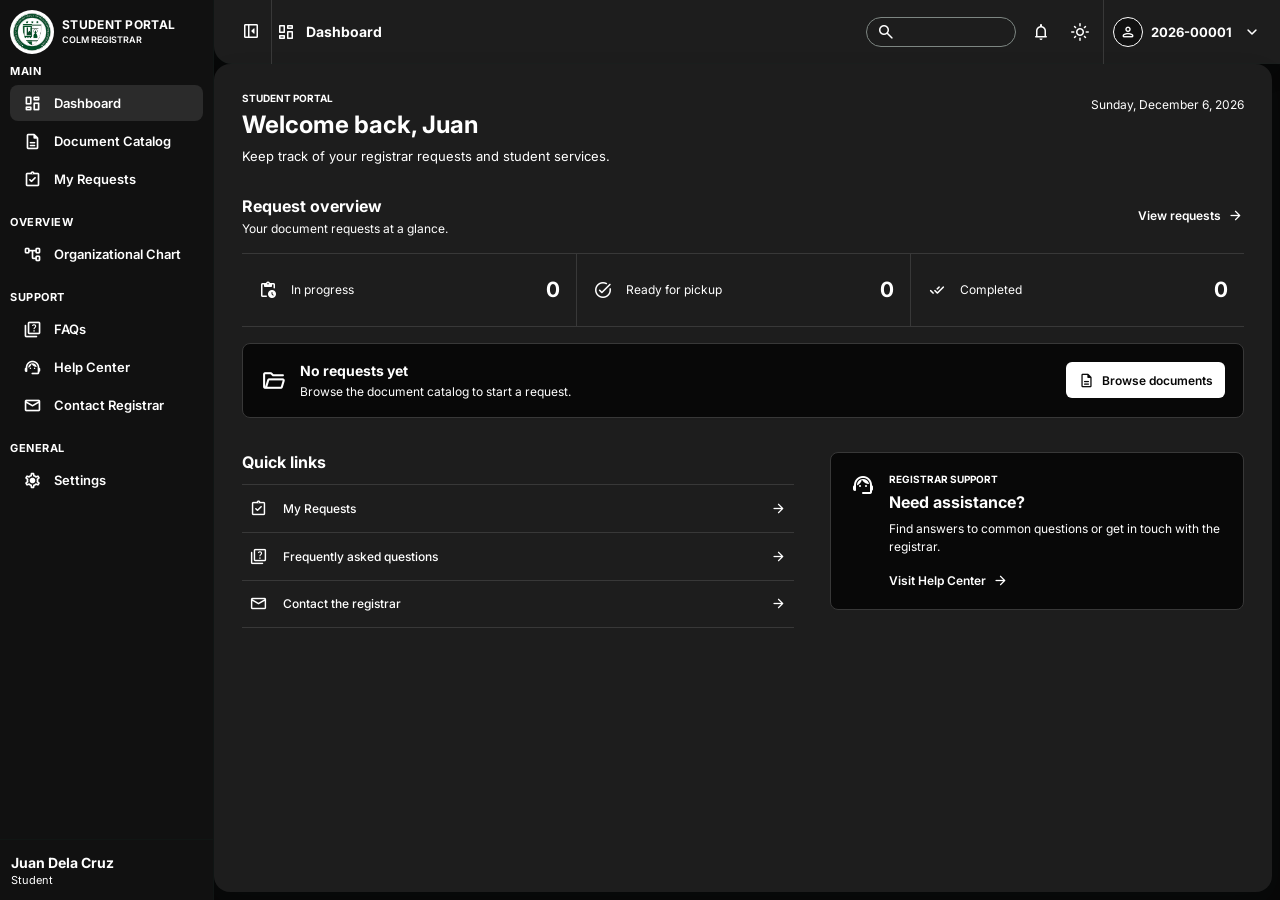
==== index.html @ e923d9d1 "new design" ====
<!DOCTYPE html>
<html lang="en">
<head>
  <meta charset="UTF-8">
  <meta name="viewport" content="width=device-width, initial-scale=1.0">
  <title>Student Portal | COLM Registrar</title>
  <link rel="preconnect" href="https://fonts.googleapis.com">
  <link rel="preconnect" href="https://fonts.gstatic.com" crossorigin>
  <link href="https://fonts.googleapis.com/css2?family=Inter:wght@400;500;600;700&display=swap" rel="stylesheet">
  <link href="https://fonts.googleapis.com/css2?family=Material+Symbols+Rounded:opsz,wght,FILL,GRAD@20..48,400,0,0" rel="stylesheet">
  <link rel="stylesheet" href="style.css">
</head>
<body class="dark">
  <div class="app">

    <aside class="sidebar" id="sidebar">
      <div class="brand">
        <img class="logo" src="colmlogo-removebg-preview.png" alt="COLM logo">
        <div class="brand-text">
          <strong>STUDENT PORTAL</strong>
          <span>COLM REGISTRAR</span>
        </div>
      </div>

      <nav class="nav">
        <div class="nav-group">
          <div class="section-title">MAIN</div>
          <a class="nav-item active" href="#" data-page="Dashboard"><span class="icon material-symbol">dashboard</span><span>Dashboard</span></a>
          <a class="nav-item" href="#" data-page="Document Catalog"><span class="icon material-symbol">description</span><span>Document Catalog</span></a>
          <a class="nav-item" href="#" data-page="My Requests"><span class="icon material-symbol">assignment_turned_in</span><span>My Requests</span></a>
        </div>

        <div class="nav-group">
          <div class="section-title">OVERVIEW</div>
          <a class="nav-item" href="#" data-page="Organizational Chart"><span class="icon material-symbol">account_tree</span><span>Organizational Chart</span></a>
        </div>

        <div class="nav-group">
          <div class="section-title">SUPPORT</div>
          <a class="nav-item" href="#" data-page="FAQs"><span class="icon material-symbol">quiz</span><span>FAQs</span></a>
          <a class="nav-item" href="#" data-page="Help Center"><span class="icon material-symbol">support_agent</span><span>Help Center</span></a>
          <a class="nav-item" href="#" data-page="Contact Registrar"><span class="icon material-symbol">mail</span><span>Contact Registrar</span></a>
        </div>

        <div class="nav-group">
          <div class="section-title">GENERAL</div>
          <a class="nav-item" href="#" data-page="Settings"><span class="icon material-symbol">settings</span><span>Settings</span></a>
        </div>
      </nav>

      <div class="student-card">
        <strong>Juan Dela Cruz</strong>
        <span>Student</span>
      </div>
    </aside>

    <main class="main">
      <header class="topbar">
        <div class="page-title">
          <button class="collapse-btn" id="collapseBtn" aria-label="Toggle sidebar"><span class="material-symbol" id="sidebarIcon">left_panel_close</span></button>
          <span class="title-icon material-symbol" id="pageIcon">dashboard</span>
          <span id="pageTitle">Dashboard</span>
        </div>

        <div class="top-actions">
          <div class="search">
            <span class="search-icon material-symbol">search</span>
            <input id="searchInput" type="search" placeholder="">
          </div>
          <button class="top-icon" title="Notifications" aria-label="Notifications"><span class="material-symbol">notifications</span></button>
          <button class="top-icon" title="Theme" aria-label="Toggle theme" id="themeBtn"><span class="material-symbol" id="themeIcon">dark_mode</span></button>
          <div class="profile-menu" id="profileMenu">
            <div class="avatar material-symbol">person</div>
            <span>2026-00001</span>
            <span class="chevron material-symbol">expand_more</span>
            <div class="profile-dropdown" id="profileDropdown">
              <div><strong>Juan Dela Cruz</strong></div>
              <div>Student</div>
              <hr>
              <button>Profile</button>
              <button>Log out</button>
            </div>
          </div>
        </div>
      </header>

      <section class="content" id="content">
        <div class="dashboard">
          <header class="dashboard-heading">
            <div>
              <p class="dashboard-eyebrow">STUDENT PORTAL</p>
              <h1>Welcome back, Juan</h1>
              <p>Keep track of your registrar requests and student services.</p>
            </div>
            <time class="dashboard-date" id="dashboardDate"></time>
          </header>

          <section class="dashboard-section" aria-labelledby="requestOverviewTitle">
            <div class="dashboard-section-heading">
              <div>
                <h2 id="requestOverviewTitle">Request overview</h2>
                <p>Your document requests at a glance.</p>
              </div>
              <a class="dashboard-text-link" href="#" data-page-action="My Requests">View requests <span class="material-symbol">arrow_forward</span></a>
            </div>

            <div class="request-stats">
              <div class="request-stat">
                <span class="request-stat-icon material-symbol">pending_actions</span>
                <span>In progress</span>
                <strong>0</strong>
              </div>
              <div class="request-stat">
                <span class="request-stat-icon material-symbol">task_alt</span>
                <span>Ready for pickup</span>
                <strong>0</strong>
              </div>
              <div class="request-stat">
                <span class="request-stat-icon material-symbol">done_all</span>
                <span>Completed</span>
                <strong>0</strong>
              </div>
            </div>

            <div class="request-empty">
              <span class="request-empty-icon material-symbol">folder_open</span>
              <div>
                <h3>No requests yet</h3>
                <p>Browse the document catalog to start a request.</p>
              </div>
              <a class="dashboard-action" href="#" data-page-action="Document Catalog"><span class="material-symbol">description</span>Browse documents</a>
            </div>
          </section>

          <div class="dashboard-lower">
            <section class="dashboard-section quick-links" aria-labelledby="quickLinksTitle">
              <h2 id="quickLinksTitle">Quick links</h2>
              <a class="quick-link" href="#" data-page-action="My Requests"><span class="material-symbol">assignment_turned_in</span><span>My Requests</span><span class="material-symbol quick-link-arrow">arrow_forward</span></a>
              <a class="quick-link" href="#" data-page-action="FAQs"><span class="material-symbol">quiz</span><span>Frequently asked questions</span><span class="material-symbol quick-link-arrow">arrow_forward</span></a>
              <a class="quick-link" href="#" data-page-action="Contact Registrar"><span class="material-symbol">mail</span><span>Contact the registrar</span><span class="material-symbol quick-link-arrow">arrow_forward</span></a>
            </section>

            <section class="dashboard-support" aria-labelledby="supportTitle">
              <span class="dashboard-support-icon material-symbol">support_agent</span>
              <div>
                <p class="dashboard-eyebrow">REGISTRAR SUPPORT</p>
                <h2 id="supportTitle">Need assistance?</h2>
                <p>Find answers to common questions or get in touch with the registrar.</p>
                <a class="dashboard-text-link" href="#" data-page-action="Help Center">Visit Help Center <span class="material-symbol">arrow_forward</span></a>
              </div>
            </section>
          </div>
        </div>
      </section>
    </main>
  </div>

  <script src="script.js"></script>
</body>
</html>
---- style.css ----
* {
  box-sizing: border-box;
}

:root {
  --primary: #064e3b;
  --primary-dark: #0b4f3a;
  --primary-soft: #e8f0ec;
  --hover: #e1e9e4;
  --sidebar: #eef1f0;
  --page: #f4f6f5;
  --white: #ffffff;
  --border: #d9dedc;
  --text: #16352a;
  --muted: #66736d;
  --shadow: 0 10px 30px rgba(20, 55, 43, .06);
}

html, body {
  margin: 0;
  min-height: 100%;
  font-family: "Inter", Arial, sans-serif;
  color: var(--text);
  background: var(--page);
}

button, input {
  font: inherit;
}

.material-symbol {
  font-family: "Material Symbols Rounded";
  font-weight: normal;
  font-style: normal;
  font-size: 20px;
  line-height: 1;
  letter-spacing: normal;
  text-transform: none;
  white-space: nowrap;
  direction: ltr;
  font-feature-settings: "liga";
  -webkit-font-smoothing: antialiased;
}

button, a {
  -webkit-tap-highlight-color: transparent;
}

.app {
  min-height: 100vh;
  display: flex;
}

.sidebar {
  width: 214px;
  min-width: 214px;
  height: 100vh;
  position: fixed;
  left: 0;
  top: 0;
  display: flex;
  flex-direction: column;
  background: var(--sidebar);
  border-right: 1px solid rgba(6, 78, 59, .07);
  transition: width .25s ease, min-width .25s ease;
  z-index: 20;
}

.brand {
  min-height: 64px;
  padding: 10px 10px;
  display: flex;
  align-items: center;
  gap: 8px;
}

.logo {
  width: 44px;
  height: 44px;
  padding: 3px;
  display: block;
  object-fit: contain;
  border-radius: 50%;
  background: #ffffff;
  flex: 0 0 auto;
}

.brand-text {
  display: flex;
  flex-direction: column;
  line-height: 1.15;
  white-space: nowrap;
}

.brand-text strong {
  font-size: 12px;
  letter-spacing: .3px;
}

.brand-text span {
  font-size: 9px;
  margin-top: 3px;
  color: var(--primary);
  font-weight: 600;
}

.collapse-btn {
  position: relative;
  z-index: 21;
  width: 30px;
  height: 30px;
  flex: 0 0 auto;
  border: 0;
  background: transparent;
  color: var(--primary);
  cursor: pointer;
  font-size: 21px;
  padding: 4px;
  border-radius: 50%;
}

.collapse-btn::after {
  content: "";
  position: absolute;
  top: 50%;
  right: -6px;
  width: 1px;
  height: 64px;
  background: var(--border);
  transform: translateY(-50%);
  pointer-events: none;
}

.collapse-btn:hover {
  background: var(--hover);
}

.nav {
  flex: 1;
  padding: 0 10px;
  overflow-y: auto;
}

.nav-group {
  margin-bottom: 18px;
}

.section-title {
  font-size: 11px;
  font-weight: 700;
  letter-spacing: .5px;
  color: var(--primary);
  margin: 0 0 7px;
}

.nav-item {
  display: flex;
  align-items: center;
  gap: 11px;
  height: 36px;
  padding: 0 11px;
  margin: 2px 0;
  border-radius: 8px;
  color: var(--primary);
  text-decoration: none;
  font-size: 13px;
  font-weight: 600;
  transition: background .15s ease;
}

.nav-item:hover,
.nav-item.active:hover {
  background: var(--hover);
}

.nav-item.active {
  background: var(--primary-soft);
}

.icon {
  width: 22px;
  display: inline-grid;
  place-items: center;
  font-size: 19px;
  font-weight: 500;
}

.student-card {
  padding: 14px 11px 13px;
  border-top: 1px solid rgba(6, 78, 59, .08);
  display: flex;
  flex-direction: column;
  gap: 2px;
}

.student-card strong {
  font-size: 14px;
}

.student-card span {
  font-size: 11px;
  color: var(--muted);
}

.main {
  width: calc(100% - 214px);
  margin-left: 214px;
  padding: 0 0 8px;
  min-height: 100vh;
  transition: margin-left .25s ease, width .25s ease;
}

.topbar {
  height: 64px;
  margin: 0 0 0 0;
  background: var(--white);
  border-bottom: 1px solid rgba(6, 78, 59, .06);
  border-radius: 0 0 0 18px;
  display: flex;
  align-items: center;
  justify-content: space-between;
  padding: 0 15px 0 22px;
  box-shadow: var(--shadow);
}

.page-title {
  display: flex;
  align-items: center;
  gap: 10px;
  font-size: 14px;
  font-weight: 700;
  color: var(--primary);
}

.title-icon {
  font-size: 20px;
}

.top-actions {
  display: flex;
  align-items: center;
  gap: 9px;
}

.search {
  width: 150px;
  height: 30px;
  border: 1px solid #7d8682;
  border-radius: 18px;
  display: flex;
  align-items: center;
  padding: 0 9px;
  color: var(--text);
}

.search-icon {
  font-size: 20px;
  line-height: 1;
  flex: 0 0 auto;
}

.search input {
  width: 100%;
  border: 0;
  outline: 0;
  background: transparent;
  min-width: 0;
  font-size: 12px;
  color: inherit;
}

.top-icon {
  width: 30px;
  height: 30px;
  border: 0;
  background: transparent;
  color: var(--primary);
  display: grid;
  place-items: center;
  cursor: pointer;
  border-radius: 50%;
}

.top-icon:hover {
  background: var(--hover);
}

.profile-menu {
  position: relative;
  height: 64px;
  padding: 0 3px 0 9px;
  border-left: 1px solid var(--border);
  display: flex;
  align-items: center;
  gap: 8px;
  color: var(--primary);
  font-size: 13px;
  font-weight: 700;
  cursor: pointer;
}

.avatar {
  width: 30px;
  height: 30px;
  border-radius: 50%;
  border: 1px solid var(--primary);
  display: grid;
  place-items: center;
  font-size: 18px;
  background: var(--white);
}

.chevron {
  font-size: 20px;
  margin-left: 2px;
}

.profile-dropdown {
  display: none;
  position: absolute;
  right: 0;
  top: 58px;
  width: 180px;
  padding: 12px;
  background: var(--white);
  border: 1px solid var(--border);
  border-radius: 12px;
  box-shadow: 0 12px 30px rgba(0,0,0,.1);
  z-index: 50;
  color: var(--text);
  font-size: 12px;
}

.profile-dropdown.show {
  display: block;
}

.profile-dropdown hr {
  border: 0;
  border-top: 1px solid var(--border);
  margin: 10px 0;
}

.profile-dropdown button {
  width: 100%;
  text-align: left;
  border: 0;
  background: transparent;
  padding: 7px;
  border-radius: 6px;
  cursor: pointer;
  color: var(--text);
}

.profile-dropdown button:hover {
  background: var(--hover);
}

.content {
  height: calc(100vh - 72px);
  margin: 0 8px 0 0;
  background: var(--white);
  border-radius: 16px;
  overflow: auto;
  padding: 28px;
  box-shadow: var(--shadow);
}

.dashboard {
  max-width: 1200px;
  margin: 0 auto;
}

.dashboard-heading {
  display: flex;
  align-items: flex-start;
  justify-content: space-between;
  gap: 24px;
  margin-bottom: 32px;
}

.dashboard-eyebrow {
  margin: 0 0 7px;
  color: var(--muted);
  font-size: 10px;
  font-weight: 700;
}

.dashboard-heading h1 {
  margin: 0;
  color: var(--text);
  font-size: 24px;
  line-height: 1.2;
}

.dashboard-heading > div > p:last-child {
  margin: 8px 0 0;
  color: var(--muted);
  font-size: 13px;
}

.dashboard-date {
  padding-top: 5px;
  color: var(--muted);
  font-size: 12px;
  white-space: nowrap;
}

.dashboard-section-heading {
  display: flex;
  align-items: center;
  justify-content: space-between;
  gap: 16px;
  margin-bottom: 17px;
}

.dashboard-section h2,
.dashboard-support h2 {
  margin: 0;
  color: var(--text);
  font-size: 16px;
}

.dashboard-section-heading p {
  margin: 5px 0 0;
  color: var(--muted);
  font-size: 12px;
}

.dashboard-text-link {
  display: inline-flex;
  align-items: center;
  gap: 6px;
  color: var(--primary);
  font-size: 12px;
  font-weight: 600;
  text-decoration: none;
  white-space: nowrap;
}

.dashboard-text-link:hover {
  text-decoration: underline;
}

.dashboard-text-link .material-symbol {
  font-size: 17px;
}

.request-stats {
  display: grid;
  grid-template-columns: repeat(3, minmax(0, 1fr));
  border-top: 1px solid var(--border);
  border-bottom: 1px solid var(--border);
}

.request-stat {
  min-width: 0;
  min-height: 72px;
  padding: 12px 16px;
  display: grid;
  grid-template-columns: 24px minmax(0, 1fr) auto;
  align-items: center;
  gap: 9px;
}

.request-stat + .request-stat {
  border-left: 1px solid var(--border);
}

.request-stat-icon {
  color: var(--primary);
  font-size: 20px;
}

.request-stat > span:nth-child(2) {
  color: var(--muted);
  font-size: 12px;
}

.request-stat strong {
  color: var(--text);
  font-size: 21px;
}

.request-empty {
  margin-top: 16px;
  padding: 18px;
  display: flex;
  align-items: center;
  gap: 14px;
  background: var(--page);
  border: 1px solid var(--border);
  border-radius: 8px;
}

.request-empty-icon {
  flex: 0 0 auto;
  color: var(--muted);
  font-size: 25px;
}

.request-empty h3 {
  margin: 0;
  color: var(--text);
  font-size: 14px;
}

.request-empty p {
  margin: 5px 0 0;
  color: var(--muted);
  font-size: 12px;
}

.dashboard-action {
  min-height: 36px;
  margin-left: auto;
  padding: 0 12px;
  display: inline-flex;
  align-items: center;
  justify-content: center;
  gap: 7px;
  border-radius: 6px;
  background: var(--primary);
  color: var(--white);
  font-size: 12px;
  font-weight: 600;
  text-decoration: none;
  white-space: nowrap;
}

.dashboard-action:hover {
  filter: brightness(.9);
}

.dashboard-action .material-symbol {
  font-size: 17px;
}

body.dark .dashboard-action {
  color: var(--page);
}

.dashboard-lower {
  margin-top: 34px;
  display: grid;
  grid-template-columns: minmax(0, 1fr) minmax(280px, .75fr);
  align-items: start;
  gap: 36px;
}

.quick-links h2 {
  margin-bottom: 12px;
}

.quick-link {
  min-height: 48px;
  padding: 8px 7px;
  display: grid;
  grid-template-columns: 24px minmax(0, 1fr) 20px;
  align-items: center;
  gap: 10px;
  border-top: 1px solid var(--border);
  color: var(--text);
  font-size: 12px;
  font-weight: 500;
  text-decoration: none;
}

.quick-link:last-child {
  border-bottom: 1px solid var(--border);
}

.quick-link:hover {
  background: var(--hover);
}

.quick-link > .material-symbol:first-child {
  color: var(--primary);
  font-size: 19px;
}

.quick-link-arrow {
  justify-self: end;
  color: var(--muted);
  font-size: 17px;
}

.dashboard-support {
  padding: 20px;
  display: flex;
  align-items: flex-start;
  gap: 14px;
  background: var(--page);
  border: 1px solid var(--border);
  border-radius: 8px;
}

.dashboard-support-icon {
  flex: 0 0 auto;
  color: var(--primary);
  font-size: 24px;
}

.dashboard-support .dashboard-eyebrow {
  margin-bottom: 7px;
}

.dashboard-support p:not(.dashboard-eyebrow) {
  margin: 8px 0 13px;
  color: var(--muted);
  font-size: 12px;
  line-height: 1.5;
}

@media (max-width: 1000px) {
  .dashboard-lower {
    grid-template-columns: 1fr;
    gap: 26px;
  }
}

body.dark {
  --primary: #ffffff;
  --sidebar: #111111;
  --page: #080808;
  --white: #1d1d1d;
  --border: #383838;
  --text: #ffffff;
  --muted: #ffffff;
  --primary-soft: #2b2b2b;
  --hover: #3b3b3b;
}

body.dark .avatar {
  background: var(--sidebar);
}

body.dark .topbar,
body.dark .content,
body.dark .profile-dropdown {
  color: var(--text);
}

.sidebar.collapsed {
  width: 72px;
  min-width: 72px;
}

.sidebar.collapsed .brand-text,
.sidebar.collapsed .nav-item span:last-child,
.sidebar.collapsed .section-title,
.sidebar.collapsed .student-card {
  display: none;
}

.sidebar.collapsed .brand {
  justify-content: center;
  padding: 10px;
}

.sidebar.collapsed .nav-item {
  justify-content: center;
  padding: 0;
}

.main.expanded {
  margin-left: 72px;
  width: calc(100% - 72px);
}

@media (max-width: 800px) {
  .sidebar {
    transform: translateX(-100%);
    box-shadow: 8px 0 30px rgba(0,0,0,.08);
  }

  .sidebar.open {
    transform: translateX(0);
  }

  .main,
  .main.expanded {
    width: 100%;
    margin-left: 0;
  }

  .topbar {
    border-radius: 0 0 0 14px;
    padding-left: 14px;
  }

  .page-title {
    font-size: 13px;
  }

  .search {
    width: 105px;
  }

  .profile-menu > span:not(.chevron) {
    display: none;
  }

  .content {
    margin: 0;
    border-radius: 14px;
  }

  .content {
    height: auto;
    min-height: calc(100vh - 64px);
  }

  .dashboard-heading {
    margin-bottom: 24px;
  }
}

@media (max-width: 480px) {
  .search {
    width: 36px;
    padding: 0 8px;
    border-color: transparent;
  }

  .search input {
    display: none;
  }

  .top-actions {
    gap: 3px;
  }

  .content {
    padding: 18px;
  }

  .dashboard-heading {
    flex-direction: column;
    gap: 10px;
  }

  .dashboard-heading h1 {
    font-size: 21px;
  }

  .dashboard-section-heading {
    align-items: flex-start;
  }

  .request-stat {
    min-height: 56px;
    padding: 8px 12px;
  }

  .request-stat + .request-stat {
    border-top: 1px solid var(--border);
    border-left: 0;
  }

  .request-empty {
    display: grid;
    grid-template-columns: 28px minmax(0, 1fr);
    gap: 8px 12px;
  }

  .dashboard-action {
    grid-column: 2;
    justify-self: start;
    margin-left: 0;
  }

  .dashboard-lower {
    margin-top: 26px;
  }
}
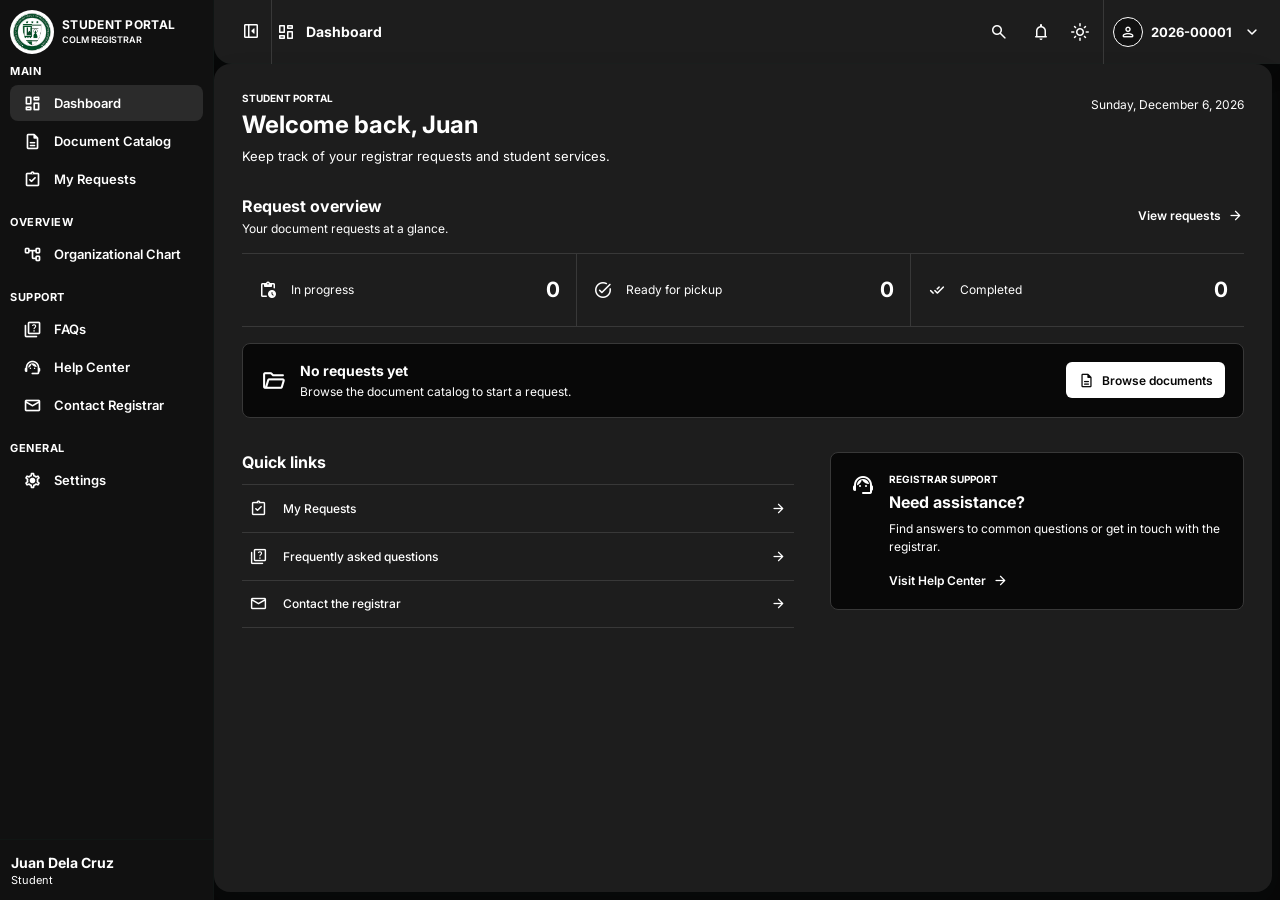
==== commit a8258766: "fixing search bar" ====
--- a/index.html
+++ b/index.html
@@ -63,9 +63,9 @@
         </div>
 
         <div class="top-actions">
-          <div class="search">
-            <span class="search-icon material-symbol">search</span>
-            <input id="searchInput" type="search" placeholder="">
+          <div class="search" id="searchControl">
+            <button class="search-toggle" id="searchToggle" type="button" aria-label="Open search" aria-expanded="false" aria-controls="searchInput"><span class="search-icon material-symbol">search</span></button>
+            <input id="searchInput" type="search" placeholder="Search" aria-label="Search portal" hidden>
           </div>
           <button class="top-icon" title="Notifications" aria-label="Notifications"><span class="material-symbol">notifications</span></button>
           <button class="top-icon" title="Theme" aria-label="Toggle theme" id="themeBtn"><span class="material-symbol" id="themeIcon">dark_mode</span></button>
--- a/style.css
+++ b/style.css
@@ -243,20 +243,51 @@
 }
 
 .search {
-  width: 150px;
+  width: 34px;
   height: 30px;
-  border: 1px solid #7d8682;
+  border: 1px solid transparent;
   border-radius: 18px;
   display: flex;
   align-items: center;
+  padding: 0 2px;
+  color: var(--text);
+  transition: width .2s ease, border-color .2s ease, padding .2s ease;
+}
+
+.search.open {
+  width: 180px;
   padding: 0 9px;
-  color: var(--text);
+  border-color: #7d8682;
 }
 
 .search-icon {
   font-size: 20px;
   line-height: 1;
   flex: 0 0 auto;
+}
+
+.search-toggle {
+  width: 28px;
+  height: 28px;
+  flex: 0 0 auto;
+  padding: 0;
+  display: grid;
+  place-items: center;
+  border: 0;
+  border-radius: 50%;
+  background: transparent;
+  color: var(--primary);
+  cursor: pointer;
+}
+
+.search-toggle:hover {
+  background: var(--hover);
+}
+
+.search-toggle:focus-visible,
+.search input:focus-visible {
+  outline: 2px solid var(--primary);
+  outline-offset: 2px;
 }
 
 .search input {
@@ -693,8 +724,8 @@
     font-size: 13px;
   }
 
-  .search {
-    width: 105px;
+  .search.open {
+    width: 150px;
   }
 
   .profile-menu > span:not(.chevron) {
@@ -717,14 +748,8 @@
 }
 
 @media (max-width: 480px) {
-  .search {
-    width: 36px;
-    padding: 0 8px;
-    border-color: transparent;
-  }
-
-  .search input {
-    display: none;
+  .search.open {
+    width: min(180px, calc(100vw - 170px));
   }
 
   .top-actions {
